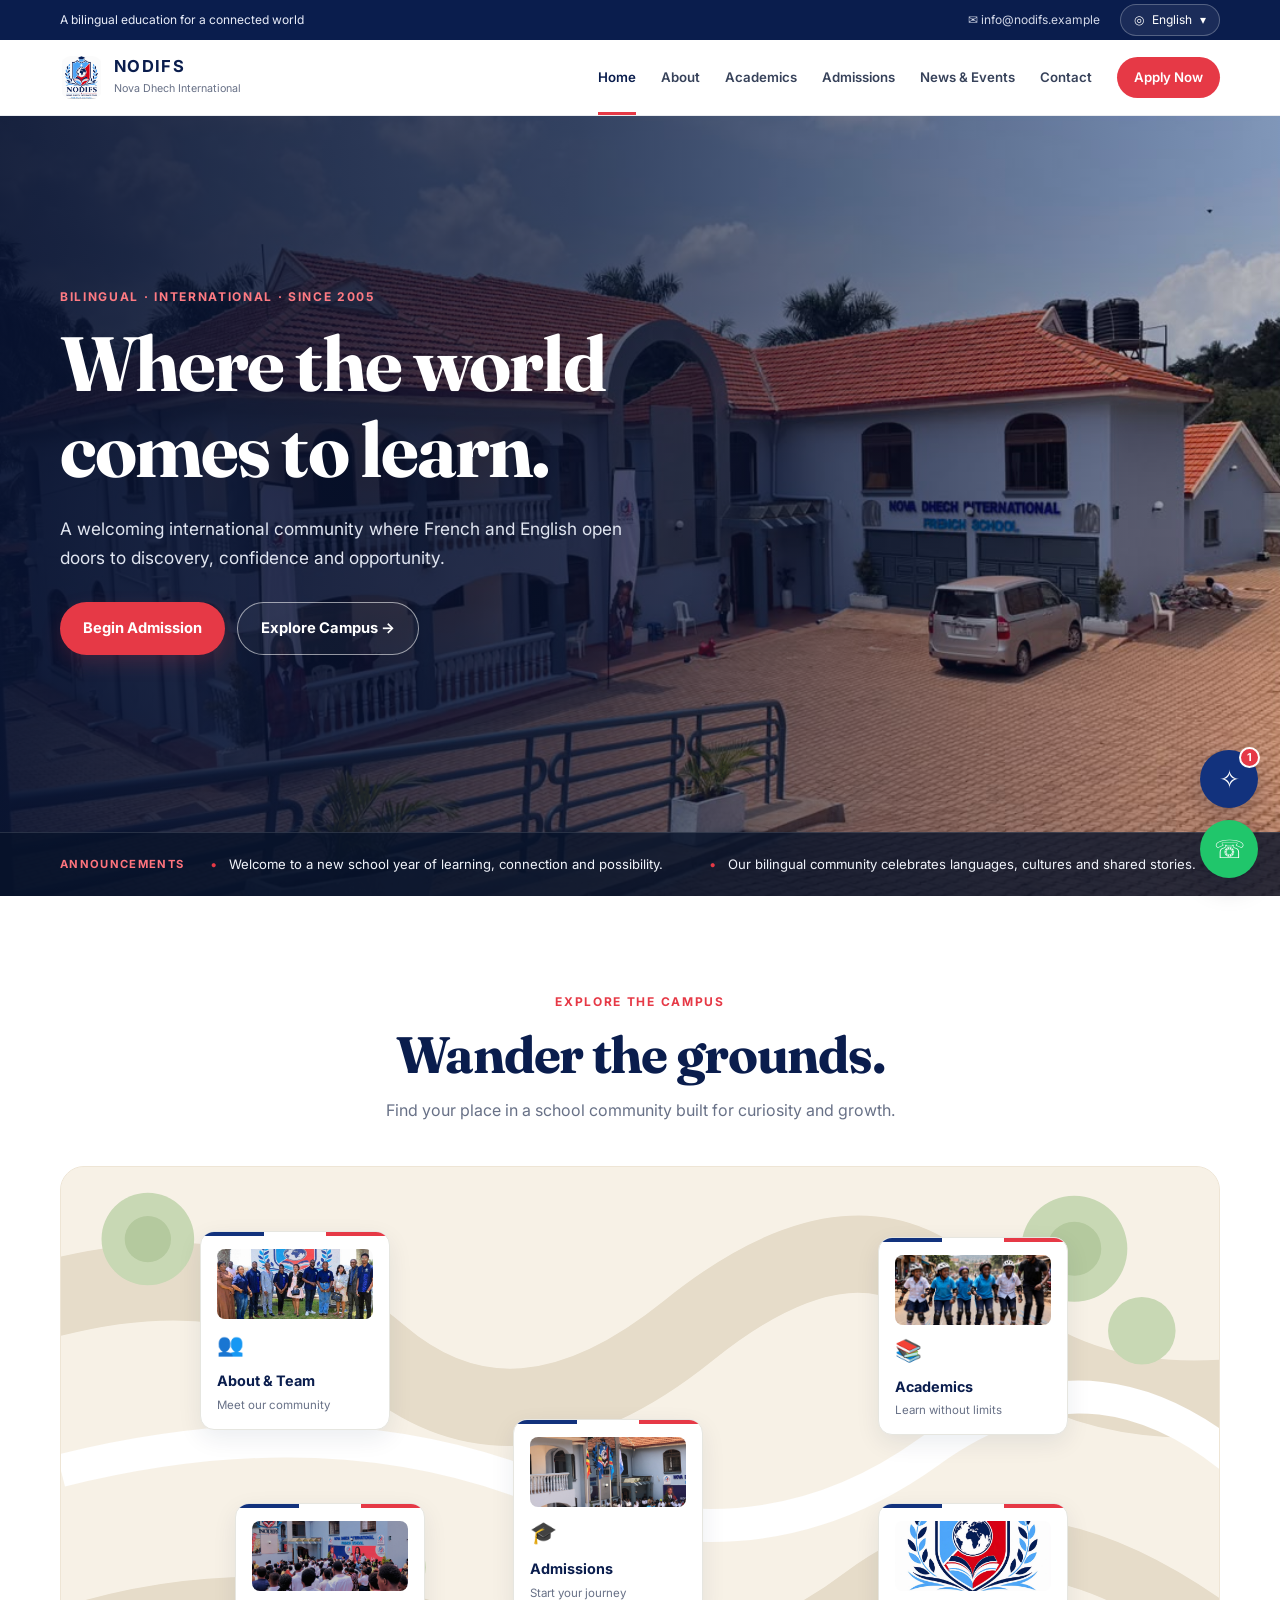
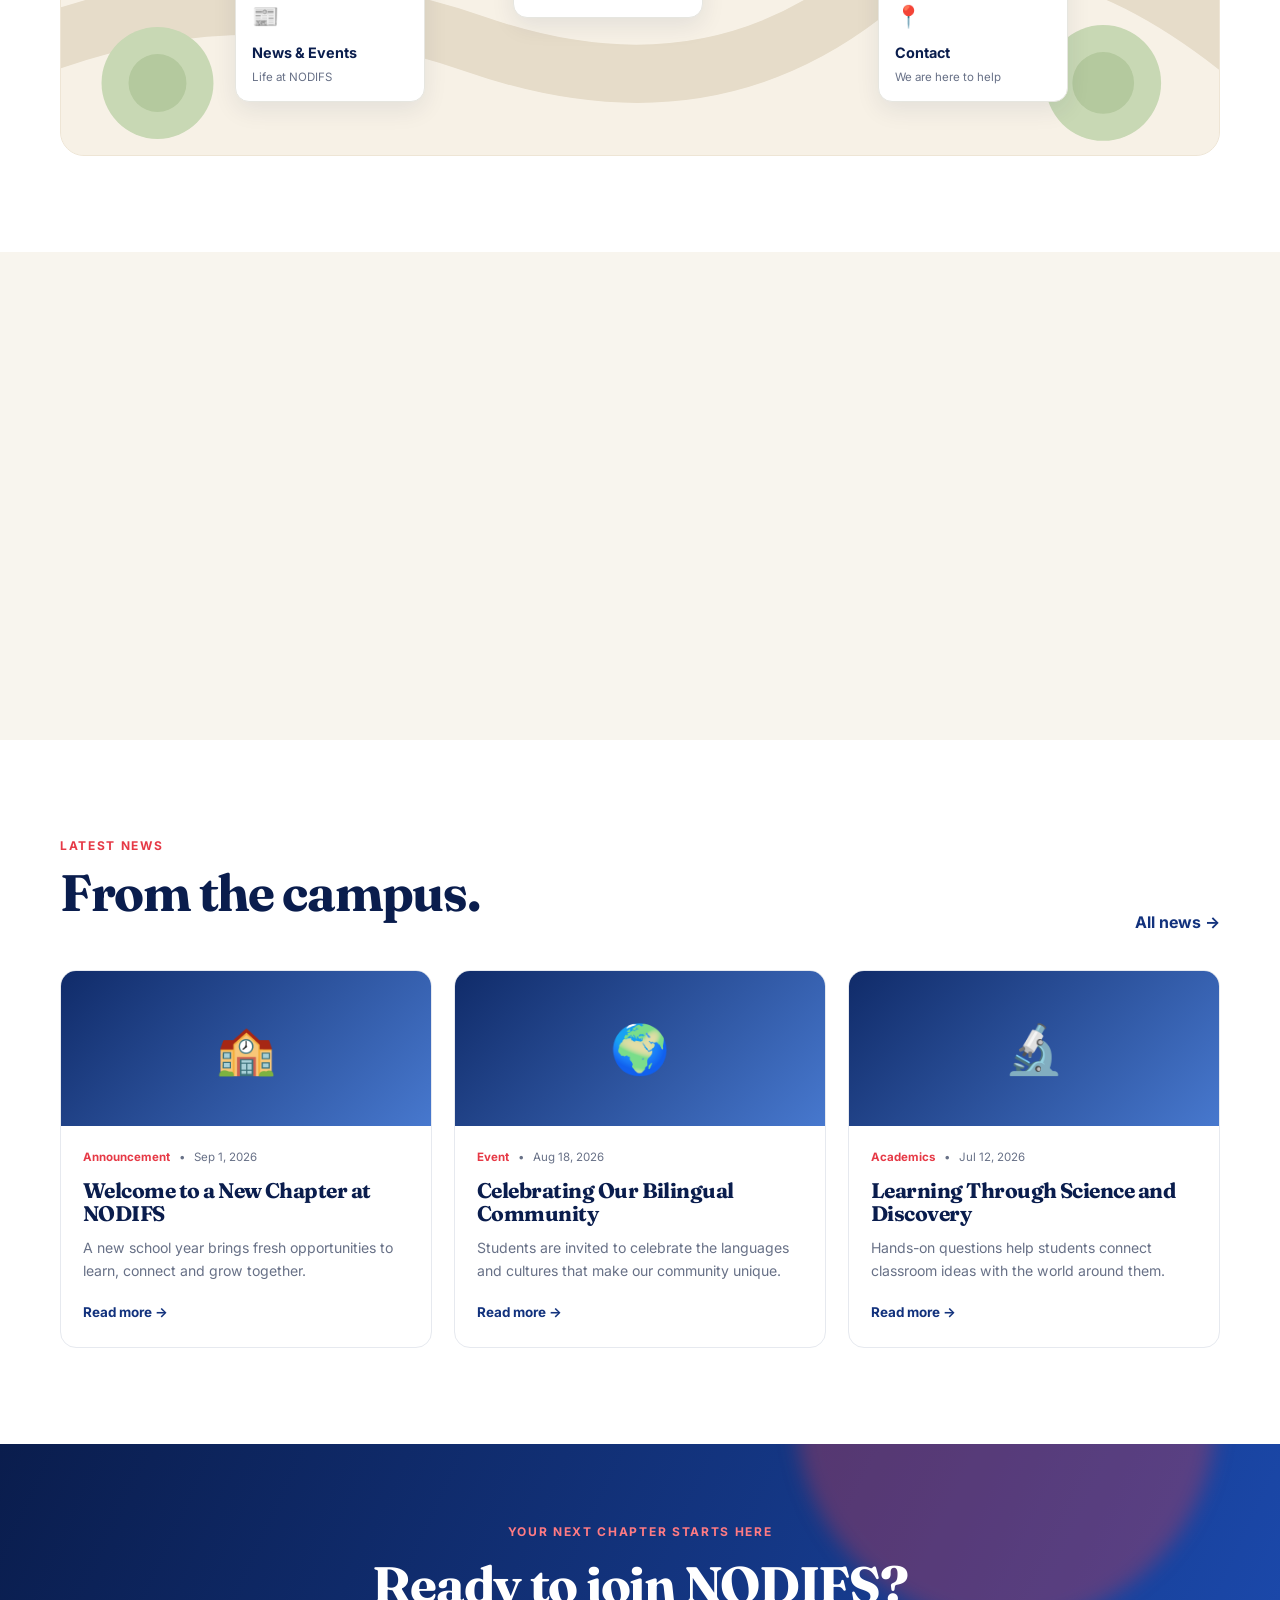
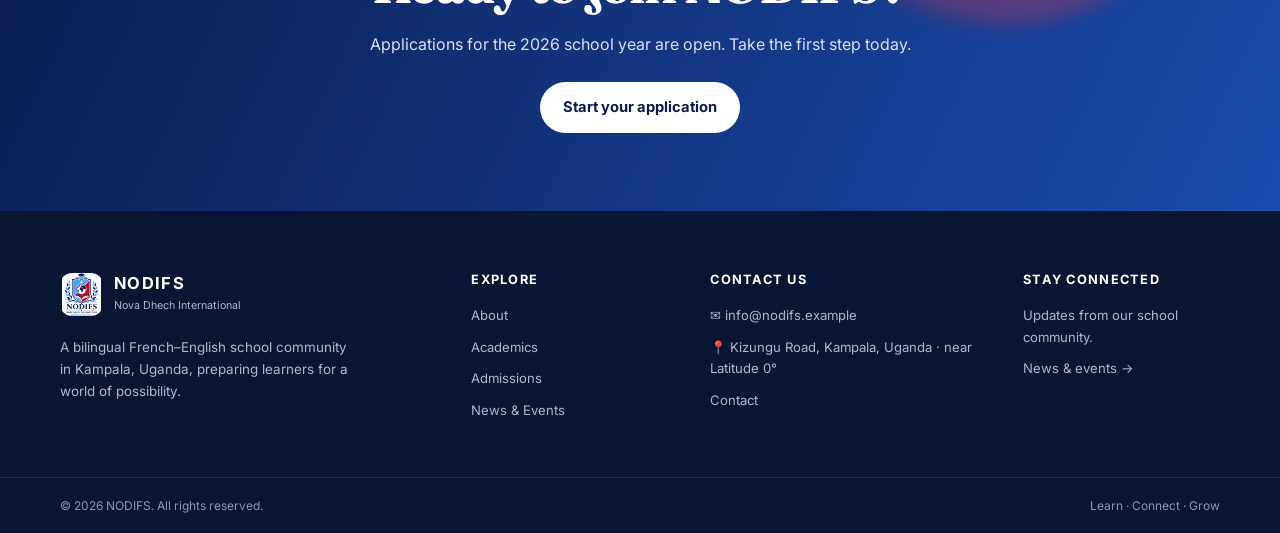
==== index.html @ 14373a57 "Initial NODIFS website" ====
<!doctype html>
<html lang="en">
<head>
<meta charset="utf-8"><meta name="viewport" content="width=device-width,initial-scale=1">
<meta name="description" content="Nova Dhech International French School — bilingual French-English learning in Kampala, Uganda.">
<title data-i18n="home.pageTitle">NODIFS — Where the world comes to learn</title>
<link rel="preconnect" href="https://fonts.googleapis.com"><link rel="preconnect" href="https://fonts.gstatic.com" crossorigin>
<link href="https://fonts.googleapis.com/css2?family=Fraunces:opsz,wght@9..144,500;9..144,600;9..144,700&family=Inter:wght@400;500;600;700&display=swap" rel="stylesheet">
<link rel="stylesheet" href="css/style.css"><link rel="stylesheet" href="css/pages.css"><link rel="stylesheet" href="css/chat.css">
<script defer src="js/i18n.js"></script><script defer src="js/main.js"></script><script defer src="js/news.js"></script><script defer src="js/whatsapp.js"></script><script defer src="js/chat.js"></script>
</head>
<body>
<div id="site-topbar"></div><div id="site-header"></div>
<main>
<section class="hero">
<img class="hero-art" src="images/School.JPG" alt="">
<div class="hero-content container"><p class="eyebrow" data-i18n="hero.eyebrow">Bilingual · International · Since 2005</p><h1 data-i18n="hero.title">Where the world comes to learn.</h1><p class="hero-copy" data-i18n="hero.copy">A welcoming international community where French and English open doors to discovery, confidence and opportunity.</p><div class="hero-actions"><a class="btn btn-red" href="admissions.html" data-i18n="hero.apply">Begin Admission</a><a class="btn btn-ghost" href="#campus" data-i18n="hero.explore">Explore Campus →</a></div></div>
<div class="ticker"><strong data-i18n="hero.announcements">Announcements</strong><div class="ticker-window"><div class="ticker-track" id="news-ticker"><span data-i18n="home.tickerLoading">Loading school announcements…</span></div></div></div>
</section>
<section class="section campus-section" id="campus"><div class="container"><div class="section-heading centered reveal"><p class="eyebrow" data-i18n="campus.eyebrow">Explore the Campus</p><h2 data-i18n="campus.title">Wander the grounds.</h2><p data-i18n="campus.copy">Find your place in a school community built for curiosity and growth.</p></div>
<div class="campus-map reveal"><svg class="map-art" viewBox="0 0 1200 620" preserveAspectRatio="xMidYMid slice" aria-hidden="true"><rect width="1200" height="620" fill="#f7f1e6"/><path d="M-40 150 Q190 80 330 200 T650 175 T940 150 T1250 240" stroke="#e6dcc9" stroke-width="80" fill="none"/><path d="M-20 500 Q200 420 430 500 T830 450 T1240 520" stroke="#e6dcc9" stroke-width="60" fill="none"/><path d="M0 320 Q280 250 500 340 T900 300 T1250 340" stroke="#fff" stroke-width="34" fill="none"/><g fill="#c8d8b4"><circle cx="90" cy="80" r="48"/><circle cx="190" cy="130" r="32"/><circle cx="1050" cy="90" r="55"/><circle cx="1120" cy="175" r="35"/><circle cx="100" cy="540" r="58"/><circle cx="1080" cy="540" r="60"/><circle cx="940" cy="420" r="35"/><circle cx="350" cy="420" r="28"/></g><g fill="#b4c99e"><circle cx="90" cy="80" r="24"/><circle cx="1050" cy="90" r="28"/><circle cx="100" cy="540" r="30"/><circle cx="1080" cy="540" r="32"/></g></svg>
<a class="building building-about" href="about.html">
  <img class="building-img" src="images/home-hero.jpg" alt="">
  <span>👥</span><b data-i18n="campus.about">About & Faculty</b><small data-i18n="campus.aboutSub">Meet our community</small></a>
<a class="building building-academics" href="academics.html">
  <img class="building-img" src="images/campus-academics.jpg" alt="">
  <span>📚</span><b data-i18n="campus.academics">Academics</b><small data-i18n="campus.academicsSub">Learn without limits</small></a>
<a class="building building-admissions" href="admissions.html">
  <img class="building-img" src="images/campus-admissions.jpg" alt="">
  <span>🎓</span><b data-i18n="campus.admissions">Admissions</b><small data-i18n="campus.admissionsSub">Start your journey</small></a>
<a class="building building-news" href="news.html">
  <img class="building-img" src="images/campus-news.jpg" alt="">
  <span>📰</span><b data-i18n="campus.news">News & Events</b><small data-i18n="campus.newsSub">Life at NODIFS</small></a>
<a class="building building-contact" href="contact.html">
  <img class="building-img" src="images/campus-contact.jpg" alt="">
  <span>📍</span><b data-i18n="campus.contact">Contact</b><small data-i18n="campus.contactSub">We are here to help</small></a>
</div></div></section>
<section class="section mission-section"><div class="container mission-grid"><div class="mission-copy reveal"><p class="eyebrow" data-i18n="mission.eyebrow">Our Mission</p><h2 data-i18n="mission.title">Education without borders.</h2><p data-i18n="mission.copy">At NODIFS, we nurture thoughtful, confident learners through a bilingual education that respects cultures, encourages questions and prepares students to contribute to a connected world.</p><a class="text-link" href="about.html" data-i18n="mission.link">Read our story →</a></div><div class="stats-grid"><div class="stat-card reveal"><strong>1,200+</strong><span data-i18n="stat.students">Students</span></div><div class="stat-card reveal"><strong>42</strong><span data-i18n="stat.nationalities">Nationalities</span></div><div class="stat-card reveal"><strong>98%</strong><span data-i18n="stat.pass">Bac pass rate</span></div><div class="stat-card reveal"><strong>20+</strong><span data-i18n="stat.years">Years of excellence</span></div></div></div></section>
<section class="section news-preview"><div class="container"><div class="section-title-row"><div><p class="eyebrow" data-i18n="news.eyebrow">Latest News</p><h2 data-i18n="news.title">From the campus.</h2></div><a class="text-link" href="news.html" data-i18n="news.all">All news →</a></div><div class="news-grid" id="home-news"><p class="quiet-note" data-i18n="home.newsLoading">Loading latest news…</p></div></div></section>
<section class="cta-band"><div class="container cta-inner"><p class="eyebrow" data-i18n="cta.eyebrow">Your next chapter starts here</p><h2 data-i18n="cta.title">Ready to join NODIFS?</h2><p data-i18n="cta.copy">Applications for the 2026 school year are open. Take the first step today.</p><a class="btn btn-white" href="admissions.html" data-i18n="cta.button">Start your application</a></div></section>
</main><div id="site-footer"></div>
</body></html>
---- css/style.css ----
/* NODIFS shared design system */
:root{--red:#e63946;--navy:#0a1d4d;--blue:#12327d;--bright:#1c4bb0;--cream:#f8f5ee;--ink:#17223b;--muted:#687187;--line:#e6e9ef;--white:#fff;--radius:16px;--shadow:0 14px 36px rgba(10,29,77,.09)}
*{box-sizing:border-box}html{scroll-behavior:smooth;scroll-padding-top:100px}body{margin:0;font-family:Inter,Arial,sans-serif;color:var(--ink);line-height:1.65;background:#fff}body.no-scroll{overflow:hidden}a{color:inherit;text-decoration:none}button,input,select,textarea{font:inherit}button,a{-webkit-tap-highlight-color:transparent}img,svg{max-width:100%}.container{width:min(1160px,calc(100% - 44px));margin-inline:auto}h1,h2,h3{font-family:Fraunces,Georgia,serif;line-height:1.12;letter-spacing:-.025em;margin:0 0 18px;color:var(--navy)}h1{font-size:clamp(2.8rem,6vw,5.5rem)}h2{font-size:clamp(2rem,4vw,3.25rem)}h3{font-size:1.35rem}p{margin:0 0 16px}.eyebrow{text-transform:uppercase;letter-spacing:.14em;font-size:.75rem;font-weight:700;color:var(--red);margin:0 0 14px}.btn{display:inline-flex;align-items:center;justify-content:center;gap:8px;border:0;border-radius:999px;padding:13px 23px;font-weight:700;font-size:.92rem;transition:transform .2s,background .2s,box-shadow .2s;cursor:pointer}.btn:hover{transform:translateY(-2px)}.btn-red{background:var(--red);color:#fff;box-shadow:0 8px 20px #e6394630}.btn-red:hover{background:#c92535}.btn-ghost{border:1px solid #ffffff8c;color:#fff;background:#ffffff0b}.btn-ghost:hover{background:#ffffff18}.btn-white{background:#fff;color:var(--navy)}.text-link{font-weight:700;color:var(--blue);display:inline-flex;gap:8px;align-items:center}.text-link:hover{color:var(--red)}.section{padding:96px 0}.centered{text-align:center;max-width:720px;margin:0 auto 42px}.centered>p:last-child{color:var(--muted)}.section-heading h2,.section-title-row h2{margin-bottom:14px}.section-title-row{display:flex;align-items:end;justify-content:space-between;gap:24px;margin-bottom:34px}.section-title-row .eyebrow{margin-bottom:9px}.quiet-note,.small-note{color:var(--muted);font-size:.86rem}.small-note{font-size:.78rem;margin-top:18px}.topbar{height:40px;background:var(--navy);color:#e9edf9;font-size:.75rem}.topbar-inner{height:100%;display:flex;align-items:center;justify-content:space-between;gap:20px}.topbar-right{display:flex;align-items:center;gap:20px}.topbar a{opacity:.9}.topbar a:hover{opacity:1;color:#fff}.language{position:relative}.language-toggle{border:1px solid #ffffff40;background:#ffffff12;color:#fff;display:flex;align-items:center;gap:8px;cursor:pointer;padding:5px 13px;border-radius:999px;font-size:.75rem;transition:background .2s,border-color .2s}.language-toggle:hover{background:#ffffff26;border-color:#ffffff80}.language-menu{position:absolute;right:0;top:calc(100% + 9px);z-index:30;width:270px;background:#fff;color:var(--ink);border:1px solid var(--line);border-radius:14px;padding:10px;box-shadow:var(--shadow);max-height:70vh;overflow:auto;display:none}.language-menu.open{display:block}.language-group{padding:8px 8px 4px;color:var(--muted);font-size:.66rem;text-transform:uppercase;letter-spacing:.12em;font-weight:700}.language-option{display:flex;justify-content:space-between;gap:10px;width:100%;border:0;background:#fff;text-align:left;padding:8px;border-radius:8px;cursor:pointer;color:var(--ink);font-size:.82rem}.language-option span:last-child{color:var(--muted)}.language-option:hover,.language-option.selected{background:#f3f5fb;color:var(--blue)}.site-header{height:76px;background:#fff;position:sticky;top:0;z-index:25;border-bottom:1px solid #e9ebf0e0}.header-inner{height:100%;display:flex;align-items:center;justify-content:space-between;gap:28px}.brand{display:flex;align-items:center;gap:11px;flex-shrink:0}.brand-mark{width:43px;height:43px;border-radius:12px;background:var(--navy);display:grid;place-items:center;color:#fff;font-family:Fraunces,serif;font-size:1.8rem;font-weight:700;position:relative;overflow:hidden}.brand-mark:after{content:"";height:5px;position:absolute;bottom:0;left:0;right:0;background:linear-gradient(90deg,#12327d 0 33.3%,#fff 33.3% 66.6%,var(--red) 66.6%)}.brand-text strong{display:block;font-size:1.03rem;letter-spacing:.08em;color:var(--navy);line-height:1.2}.brand-text small{display:block;font-size:.67rem;color:var(--muted);margin-top:3px}.main-nav{display:flex;align-items:center;gap:25px;height:100%}.main-nav a{height:100%;display:flex;align-items:center;position:relative;font-size:.83rem;font-weight:600;color:#37425a;white-space:nowrap}.main-nav a:not(.nav-apply):after{content:"";position:absolute;bottom:0;left:0;right:0;height:3px;background:var(--red);transform:scaleX(0);transition:transform .2s}.main-nav a.active:after,.main-nav a:hover:after{transform:scaleX(1)}.main-nav a.active{color:var(--navy)}.main-nav .nav-apply{height:auto;background:var(--red);color:#fff;padding:10px 17px;border-radius:999px}.main-nav .nav-apply:hover{background:#c92535}.nav-item{position:relative;height:100%;display:flex;align-items:center}
.nav-dropdown{position:absolute;top:100%;left:0;min-width:250px;background:#fff;border:1px solid var(--line);border-top:3px solid var(--red);border-radius:0 0 10px 10px;box-shadow:0 12px 32px #0000001a;padding:.4rem 0;opacity:0;visibility:hidden;transform:translateY(8px);transition:all .22s ease;z-index:30}
.nav-item.has-dropdown:hover .nav-dropdown,.nav-item.has-dropdown:focus-within .nav-dropdown{opacity:1;visibility:visible;transform:none}
.nav-dropdown a{display:block;padding:.55rem 1.15rem;font-size:.85rem;font-weight:500;color:#444c5c;height:auto;position:static;white-space:nowrap}
.nav-dropdown a:after{display:none}
.nav-dropdown a:hover{background:#f0f9ff;color:var(--red);padding-left:1.35rem}
@media(max-width:720px){.nav-item{flex-direction:column;align-items:stretch;height:auto}.nav-dropdown{position:static;opacity:1;visibility:visible;transform:none;box-shadow:none;border:0;border-left:3px solid var(--red);margin:4px 0 6px 10px;padding:0}.nav-dropdown a{padding:10px 12px}}.hamburger{display:none;border:1px solid var(--line);background:#fff;border-radius:10px;width:43px;height:43px;color:var(--navy);font-size:1.35rem;cursor:pointer}.hero{min-height:660px;height:min(780px,calc(100vh - 116px));position:relative;overflow:hidden;background:var(--navy);color:#fff;display:flex;align-items:center}.hero-art{position:absolute;inset:0;width:100%;height:100%;max-width:none}.hero:after{content:"";position:absolute;inset:0;background:linear-gradient(90deg,#081331ed 0%,#081331b8 45%,#08133130 100%)}.hero-content{position:relative;z-index:2;padding-top:40px;padding-bottom:110px}.hero .eyebrow{color:#ff7b83}.hero h1{color:#fff;max-width:760px;margin-bottom:22px}.hero-copy{font-size:1.08rem;max-width:600px;color:#e0e5f0;margin-bottom:30px}.hero-actions{display:flex;gap:12px;flex-wrap:wrap}.ticker{position:absolute;z-index:3;bottom:0;left:0;right:0;min-height:64px;display:flex;align-items:center;gap:26px;padding:12px max(22px,calc((100vw - 1160px)/2));background:#071329c9;border-top:1px solid #ffffff20}.ticker strong{color:#ff747d;text-transform:uppercase;letter-spacing:.12em;font-size:.7rem;white-space:nowrap}.ticker-window{overflow:hidden;flex:1}.ticker-track{display:flex;align-items:center;gap:46px;white-space:nowrap;width:max-content;animation:ticker-scroll 45s linear infinite}.ticker-track:hover{animation-play-state:paused}.ticker-track span{font-size:.82rem;color:#f1f4fb}.ticker-track span:before{content:"•";color:var(--red);padding-right:12px}@keyframes ticker-scroll{from{transform:translateX(0)}to{transform:translateX(-50%)}}.campus-section{background:#fff}.campus-map{height:590px;position:relative;overflow:hidden;border-radius:24px;background:#f7f1e6;border:1px solid #eee5d5}.map-art{position:absolute;inset:0;width:100%;height:100%}.building{position:absolute;z-index:2;width:190px;min-height:115px;background:#fff;border-radius:14px;padding:17px 16px 14px;box-shadow:0 8px 25px #10244d15;border:1px solid #e6e6e0;display:flex;flex-direction:column;transition:transform .22s,box-shadow .22s,border-color .22s;overflow:hidden}.building:before{content:"";position:absolute;top:0;left:0;right:0;height:4px;background:linear-gradient(90deg,#12327d 0 33.3%,#fff 33.3% 66.6%,var(--red) 66.6%)}.building:hover{transform:translateY(-7px);box-shadow:0 18px 35px #10244d22;border-color:#e6394660}.building>span{font-size:1.35rem;margin-bottom:6px}.building b{font-size:.9rem;color:var(--navy)}.building small{font-size:.72rem;color:var(--muted);margin-top:3px}.building-about{top:11%;left:12%}.building-academics{top:12%;right:13%}.building-admissions{top:43%;left:39%}.building-news{bottom:9%;left:15%}.building-contact{bottom:9%;right:13%}.mission-section{background:var(--cream)}.mission-grid{display:grid;grid-template-columns:1fr 1fr;align-items:center;gap:90px}.mission-copy p:not(.eyebrow){color:var(--muted);max-width:510px}.mission-copy h2{max-width:500px}.mission-copy .text-link{margin-top:8px}.stats-grid{display:grid;grid-template-columns:repeat(2,1fr);gap:15px}.stat-card{background:#fff;border:1px solid #ede9e0;border-radius:16px;padding:28px 24px;min-height:135px;display:flex;flex-direction:column;justify-content:center;box-shadow:0 6px 20px #0a1d4d06}.stat-card strong{font-family:Fraunces,serif;color:var(--blue);font-size:2.35rem;line-height:1.1}.stat-card span{font-size:.82rem;color:var(--muted);margin-top:9px}.news-preview{background:#fff}.news-grid{display:grid;grid-template-columns:repeat(3,1fr);gap:22px}.news-card{border:1px solid var(--line);border-radius:16px;overflow:hidden;background:#fff;transition:transform .22s,box-shadow .22s}.news-card:hover{transform:translateY(-5px);box-shadow:var(--shadow)}.news-thumb{height:155px;background:linear-gradient(135deg,#102b69,#4778ce);display:grid;place-items:center;font-size:3rem;color:#fff}.news-card-body{padding:22px}.news-meta{font-size:.72rem;color:var(--muted);display:flex;gap:9px;align-items:center;margin-bottom:12px}.news-meta .category{color:var(--red);font-weight:700}.news-card h3{font-size:1.32rem;margin-bottom:10px}.news-card p{font-size:.88rem;color:var(--muted)}.news-card .text-link{font-size:.84rem}.cta-band{background:linear-gradient(115deg,#0a1d4d,#1c4bb0);position:relative;overflow:hidden;color:#fff;padding:78px 0;text-align:center}.cta-band:before{content:"";position:absolute;width:420px;height:420px;border-radius:50%;background:#e6394650;filter:blur(10px);top:-240px;right:5%}.cta-inner{position:relative}.cta-inner .eyebrow{color:#ff7b83}.cta-inner h2{color:#fff}.cta-inner>p:not(.eyebrow){color:#dbe3f5;margin-bottom:25px}.site-footer{background:#081633;color:#dce3f3;padding:62px 0 0}.footer-grid{display:grid;grid-template-columns:1.5fr .8fr 1.1fr .8fr;gap:42px;padding-bottom:45px}.footer-brand .brand-text strong{color:#fff}.footer-brand .brand-text small{color:#aab7d4}.footer-brand p{font-size:.84rem;color:#aeb9d0;max-width:290px;margin-top:20px}.footer-col h3{font-family:Inter,sans-serif;font-size:.8rem;text-transform:uppercase;letter-spacing:.1em;color:#fff;margin:0 0 18px}.footer-col a,.footer-col p{display:block;font-size:.82rem;color:#aeb9d0;margin:0 0 10px}.footer-col a:hover{color:#fff}.footer-bottom{border-top:1px solid #ffffff19;padding:18px 0;font-size:.75rem;color:#8998b8}.footer-bottom .container{display:flex;justify-content:space-between;gap:15px}.reveal{opacity:0;transform:translateY(18px);transition:opacity .65s ease,transform .65s ease}.reveal.visible{opacity:1;transform:none}
@media(max-width:900px){.main-nav{gap:14px}.main-nav a{font-size:.76rem}.main-nav .nav-apply{padding:9px 12px}.mission-grid{gap:40px}.footer-grid{grid-template-columns:repeat(2,1fr)}.campus-map{height:540px}.building{width:175px}.hero{min-height:620px}}
@media(max-width:720px){.container{width:min(100% - 32px,560px)}.topbar-inner{width:calc(100% - 30px)}.topbar-left{font-size:.67rem}.topbar-right{gap:10px}.topbar-email{display:none}.site-header{height:70px}.brand-mark{width:40px;height:40px}.brand-text small{font-size:.62rem}.hamburger{display:block}.main-nav{display:none;position:absolute;top:70px;left:0;right:0;height:auto;background:#fff;padding:10px 20px 20px;box-shadow:0 16px 25px #0a1d4d15;flex-direction:column;align-items:stretch;gap:0;border-top:1px solid var(--line)}.main-nav.open{display:flex}.main-nav a{height:auto;padding:13px 8px;font-size:.9rem}.main-nav a:not(.nav-apply):after{bottom:4px;right:auto;width:38px}.main-nav .nav-apply{justify-content:center;margin-top:8px}.hero{height:auto;min-height:680px;align-items:flex-start}.hero-content{padding-top:100px;padding-bottom:130px}.hero:after{background:linear-gradient(90deg,#081331e8,#081331a8)}.hero h1{font-size:clamp(2.8rem,13vw,4.4rem)}.hero-copy{font-size:.98rem}.ticker{gap:13px;align-items:flex-start;flex-direction:column;padding:13px 16px}.ticker strong{font-size:.65rem}.ticker-track{gap:25px}.ticker-track span{font-size:.76rem}.section{padding:70px 0}.campus-map{height:auto;min-height:0;padding:18px;display:grid;grid-template-columns:1fr;gap:12px}.map-art{opacity:.4}.building,.building-about,.building-academics,.building-admissions,.building-news,.building-contact{position:relative;inset:auto;width:100%;min-height:100px}.building>span{font-size:1.2rem}.mission-grid{grid-template-columns:1fr;gap:36px}.stat-card{padding:22px 17px;min-height:120px}.stat-card strong{font-size:2rem}.news-grid{grid-template-columns:1fr}.news-thumb{height:135px}.section-title-row{align-items:flex-start}.section-title-row h2{font-size:2.25rem}.footer-grid{grid-template-columns:1fr 1fr;gap:30px 22px}.footer-brand{grid-column:1/-1}.footer-bottom .container{flex-direction:column}.language-menu{right:-5px}.cta-band{padding:65px 0}.cta-inner h2{font-size:2.35rem}}
@media(prefers-reduced-motion:reduce){*,*:before,*:after{scroll-behavior:auto!important;animation-duration:.01ms!important;transition-duration:.01ms!important}.reveal{opacity:1;transform:none}}
.brand-logo{width:43px;height:43px;object-fit:contain;border-radius:12px}
.hero-art{object-fit:cover}
.building-img{width:100%;height:70px;object-fit:cover;border-radius:8px;margin-bottom:8px}
---- css/pages.css ----
.page-hero[style*="background-image"]:before{content:"";position:absolute;inset:0;background:linear-gradient(90deg,rgba(8,19,49,.85),rgba(8,19,49,.35))}
.page-hero[style*="background-image"] .container{position:relative;z-index:2}
.page-hero[style*="background-image"] h1,.page-hero[style*="background-image"] p:not(.eyebrow){color:#fff}
/* Sub-page layouts and article interactions */
.page-hero{background:var(--cream);padding:76px 0 78px;position:relative;overflow:hidden}.page-hero:after{content:"";position:absolute;right:-80px;bottom:-170px;width:360px;height:360px;border-radius:50%;background:#e6394610}.page-hero .container{position:relative;z-index:1}.page-hero h1{font-size:clamp(2.8rem,6vw,4.5rem);margin-bottom:18px}.page-hero p:not(.eyebrow){max-width:650px;color:var(--muted);font-size:1.04rem}.split-content{display:grid;grid-template-columns:1fr 1fr;gap:80px;align-items:start}.split-content>div:nth-child(2){color:var(--muted)}.split-content>div:nth-child(2) p:last-child{margin-bottom:0}.soft-section{background:var(--cream)}.values-grid{display:grid;grid-template-columns:repeat(4,1fr);gap:18px}.value-card,.program-card{background:#fff;border:1px solid var(--line);border-radius:16px;padding:25px;box-shadow:0 5px 18px #0a1d4d05}.value-card>span,.program-card>span{font-size:1.8rem;display:block;margin-bottom:18px}.value-card h3,.program-card h3{margin-bottom:10px}.value-card p,.program-card p{color:var(--muted);font-size:.87rem;margin-bottom:0}.faculty-grid{display:grid;grid-template-columns:repeat(3,1fr);gap:18px}.faculty-card{border:1px solid var(--line);border-radius:15px;padding:22px;display:flex;align-items:center;gap:15px}.avatar{width:54px;height:54px;flex-shrink:0;border-radius:50%;display:grid;place-items:center;background:#eaf0ff;color:var(--blue);font-weight:700}.faculty-card h3{font-family:Inter,sans-serif;font-size:.94rem;letter-spacing:0;margin:0 0 5px}.faculty-card p{font-size:.8rem;color:var(--muted);margin:0}.program-grid{display:grid;grid-template-columns:repeat(4,1fr);gap:18px}.program-level{color:var(--red)!important;font-size:.7rem!important;text-transform:uppercase;letter-spacing:.1em;font-weight:700;margin-bottom:7px!important}.checklist p{padding:13px 0;border-bottom:1px solid #e3e6ed;color:#34405a;margin:0}.checklist p:last-child{border-bottom:0}.language-offer{text-align:center;max-width:800px}.language-offer>p:not(.eyebrow){color:var(--muted)}.language-chips{display:flex;flex-wrap:wrap;justify-content:center;gap:10px;margin-top:25px}.language-chips span{background:#eef2fc;color:var(--blue);border-radius:999px;padding:9px 15px;font-size:.82rem;font-weight:600}.steps-grid{display:grid;grid-template-columns:repeat(4,1fr);gap:20px}.steps-grid article{padding:24px;border:1px solid var(--line);border-radius:16px}.steps-grid article>span{display:grid;place-items:center;width:42px;height:42px;border-radius:12px;background:#fff0f1;color:var(--red);font-weight:700;margin-bottom:22px}.steps-grid h3{font-size:1.25rem}.steps-grid p{font-size:.87rem;color:var(--muted);margin:0}.requirements{padding-left:20px;color:var(--muted)}.requirements li{padding:7px 0}.form-card{background:#fff;border:1px solid var(--line);border-radius:18px;padding:30px;box-shadow:var(--shadow)}.form-card h2{font-size:1.8rem;margin-bottom:12px}.form-card>p{color:var(--muted);font-size:.88rem}.form-card label{display:block;font-size:.8rem;font-weight:700;color:#34405a;margin:16px 0 7px}.form-card input,.form-card select,.form-card textarea{width:100%;border:1px solid #dce1eb;background:#fff;border-radius:10px;padding:12px 13px;outline:none;color:var(--ink)}.form-card input:focus,.form-card select:focus,.form-card textarea:focus{border-color:var(--bright);box-shadow:0 0 0 3px #1c4bb015}.form-card textarea{resize:vertical}.form-card button{margin-top:20px}.form-status{color:#176b42!important;font-weight:700;margin-top:12px!important}.contact-grid{display:grid;grid-template-columns:1fr 1fr;gap:70px;align-items:start}.contact-grid h2{font-size:2.3rem}.contact-detail{display:flex;gap:15px;margin:25px 0}.contact-detail>span{width:43px;height:43px;display:grid;place-items:center;background:#f0f3fb;border-radius:12px;flex-shrink:0}.contact-detail b{font-size:.9rem}.contact-detail p{font-size:.86rem;color:var(--muted);margin:4px 0 0}.contact-detail a{color:var(--blue)}.map-placeholder{height:180px;background:#eef0f3;border-radius:15px;display:flex;align-items:center;justify-content:center;flex-direction:column;color:#5f6878;margin-top:30px}.map-placeholder span{font-size:1.6rem}.map-placeholder b{margin-top:6px}.map-placeholder p{font-size:.8rem;margin:5px 0 0}.filter-row{display:flex;gap:9px;flex-wrap:wrap;margin-bottom:30px}.filter-chip{border:1px solid var(--line);border-radius:999px;background:#fff;padding:9px 17px;color:#46516a;font-size:.82rem;font-weight:700;cursor:pointer;transition:.2s}.filter-chip:hover{border-color:var(--blue);color:var(--blue)}.filter-chip.active{background:var(--blue);color:#fff;border-color:var(--blue)}.news-list{display:grid;gap:14px}.news-row{display:grid;grid-template-columns:145px 1fr;gap:25px;padding:18px;border:1px solid var(--line);border-radius:16px;cursor:pointer;transition:transform .2s,box-shadow .2s,border-color .2s;background:#fff}.news-row:hover{transform:translateY(-2px);box-shadow:var(--shadow);border-color:#cbd5ed}.news-row-thumb{min-height:140px;border-radius:12px;background:linear-gradient(135deg,#102b69,#4778ce);display:grid;place-items:center;font-size:2.6rem}.news-row-content{align-self:center}.news-row h2{font-size:1.5rem;margin:7px 0 9px}.news-row p{color:var(--muted);font-size:.88rem;margin:0 0 12px}.news-row .text-link{font-size:.82rem}.article-backdrop{position:fixed;inset:0;background:#07132980;z-index:50;opacity:0;visibility:hidden;transition:opacity .25s,visibility .25s}.article-backdrop.open{opacity:1;visibility:visible}.article-panel{position:fixed;z-index:51;top:0;right:0;bottom:0;width:min(560px,100%);background:#fff;overflow-y:auto;padding:36px;transform:translateX(102%);transition:transform .3s ease;box-shadow:-18px 0 45px #07132920}.article-panel.open{transform:translateX(0)}.article-close{position:sticky;top:0;float:right;width:42px;height:42px;border:1px solid var(--line);border-radius:50%;background:#fff;color:var(--navy);font-size:1.7rem;line-height:1;cursor:pointer;z-index:2}.article-emoji{height:210px;display:grid;place-items:center;background:linear-gradient(135deg,#102b69,#4778ce);border-radius:16px;font-size:5rem;margin:48px 0 24px}.article-content h1{font-size:2.35rem;margin:10px 0 20px}.article-content p{color:#58647b;white-space:pre-line}.article-content .article-body{font-size:.98rem;line-height:1.85}.empty-news{padding:35px;background:var(--cream);border-radius:14px;color:var(--muted)}
@media(max-width:900px){.split-content{gap:38px}.values-grid,.program-grid{grid-template-columns:repeat(2,1fr)}.steps-grid{grid-template-columns:repeat(2,1fr)}.contact-grid{gap:35px}.faculty-grid{grid-template-columns:repeat(2,1fr)}}
@media(max-width:720px){.page-hero{padding:60px 0}.split-content,.contact-grid{grid-template-columns:1fr;gap:35px}.values-grid,.program-grid,.steps-grid,.faculty-grid{grid-template-columns:1fr}.value-card,.program-card{padding:22px}.news-row{grid-template-columns:88px 1fr;gap:15px;padding:12px}.news-row-thumb{min-height:100px;font-size:2rem}.news-row h2{font-size:1.15rem}.news-row p{font-size:.8rem}.news-row .news-meta{flex-wrap:wrap}.article-panel{padding:20px}.article-emoji{height:170px;margin-top:48px}.article-content h1{font-size:1.9rem}.form-card{padding:23px}.contact-grid h2{font-size:2rem}}
---- css/chat.css ----
/* Floating school assistant */
.fab-stack{position:fixed;right:22px;bottom:22px;z-index:60;display:flex;flex-direction:column;align-items:center;gap:12px}.fab{position:relative;width:58px;height:58px;border:0;border-radius:50%;display:grid;place-items:center;cursor:pointer;box-shadow:0 9px 26px #07132935;transition:transform .2s;font-size:1.55rem}.fab:hover{transform:translateY(-3px)}.fab-chat{background:var(--blue);color:#fff}.fab-whatsapp{background:#20c66b;color:#fff;text-decoration:none}.fab-badge{position:absolute;right:-2px;top:-3px;width:21px;height:21px;border-radius:50%;background:var(--red);color:#fff;border:2px solid #fff;font-size:.68rem;display:grid;place-items:center;font-weight:700}.chat-panel{position:fixed;right:22px;bottom:96px;width:400px;height:min(590px,calc(100vh - 125px));z-index:61;background:#fff;border-radius:20px;box-shadow:0 20px 70px #07132935;border:1px solid #e4e8f0;display:flex;flex-direction:column;overflow:hidden;transform:translateY(12px) scale(.98);opacity:0;visibility:hidden;transition:transform .22s,opacity .22s,visibility .22s}.chat-panel.open{transform:none;opacity:1;visibility:visible}.chat-head{background:var(--navy);color:#fff;padding:17px;display:flex;align-items:center;gap:11px}.chat-avatar{width:42px;height:42px;border-radius:50%;background:#1c4bb0;display:grid;place-items:center;font-size:1.2rem}.chat-head-copy{flex:1}.chat-head-copy strong{display:block;font-size:.92rem}.chat-head-copy small{display:block;color:#b9c8e7;font-size:.7rem;margin-top:3px}.chat-head button{border:0;background:transparent;color:#fff;font-size:1.1rem;cursor:pointer;padding:6px}.chat-messages{flex:1;overflow:auto;background:#f8f5ee;padding:17px;display:flex;flex-direction:column;gap:12px}.chat-message{max-width:88%;border-radius:14px;padding:11px 13px;font-size:.83rem;line-height:1.55;white-space:pre-wrap;overflow-wrap:anywhere}.chat-message.bot{align-self:flex-start;background:#fff;color:#25314b;border:1px solid #ece8df;border-bottom-left-radius:4px}.chat-message.user{align-self:flex-end;background:var(--blue);color:#fff;border-bottom-right-radius:4px}.typing{display:flex;gap:4px;padding:12px 14px;background:#fff;border-radius:14px;width:max-content}.typing i{width:6px;height:6px;border-radius:50%;background:#8c96ab;animation:typing .8s infinite alternate}.typing i:nth-child(2){animation-delay:.2s}.typing i:nth-child(3){animation-delay:.4s}@keyframes typing{to{opacity:.25;transform:translateY(-3px)}}.quick-replies{display:flex;flex-wrap:wrap;gap:7px;padding:0 15px 12px;background:#f8f5ee}.quick-replies button{border:1px solid #cdd7ef;background:#fff;color:var(--blue);border-radius:999px;padding:7px 10px;font-size:.72rem;cursor:pointer}.chat-input-area{border-top:1px solid var(--line);padding:12px;position:relative;background:#fff}.chat-input-row{display:flex;align-items:flex-end;gap:8px}.chat-input-row button{border:0;cursor:pointer}.mic-btn,.voice-btn{width:34px;height:38px;border-radius:10px;background:#eef2fc;color:var(--blue);font-size:1rem;flex-shrink:0}.mic-btn[hidden]{display:none}.send-btn{width:38px;height:38px;border-radius:12px;background:var(--red);color:#fff;font-size:1.05rem;flex-shrink:0}.chat-input-row textarea{resize:none;max-height:110px;min-height:38px;flex:1;border:1px solid #dfe4ee;border-radius:12px;padding:9px 10px;font-size:.82rem;outline:none}.chat-input-row textarea:focus{border-color:var(--blue)}.listening-pill{display:none;font-size:.7rem;color:#c92535;background:#fff0f1;padding:4px 9px;border-radius:999px;margin-bottom:8px;width:max-content}.listening-pill.active{display:block}.chat-disclaimer{font-size:.65rem;color:#8a93a6;margin:8px 4px 0}.chat-error{font-size:.72rem;color:#9a3540;padding:0 15px 8px;background:#f8f5ee}
@media(max-width:720px){.fab-stack{right:15px;bottom:15px;gap:9px}.fab{width:52px;height:52px}.chat-panel{left:0;right:0;bottom:0;width:100%;height:min(86vh,700px);border-radius:20px 20px 0 0}.chat-panel.open{transform:none}.chat-panel{transform:translateY(100%)}.chat-head{padding:14px}.chat-messages{padding:14px}.quick-replies{padding-inline:12px}}
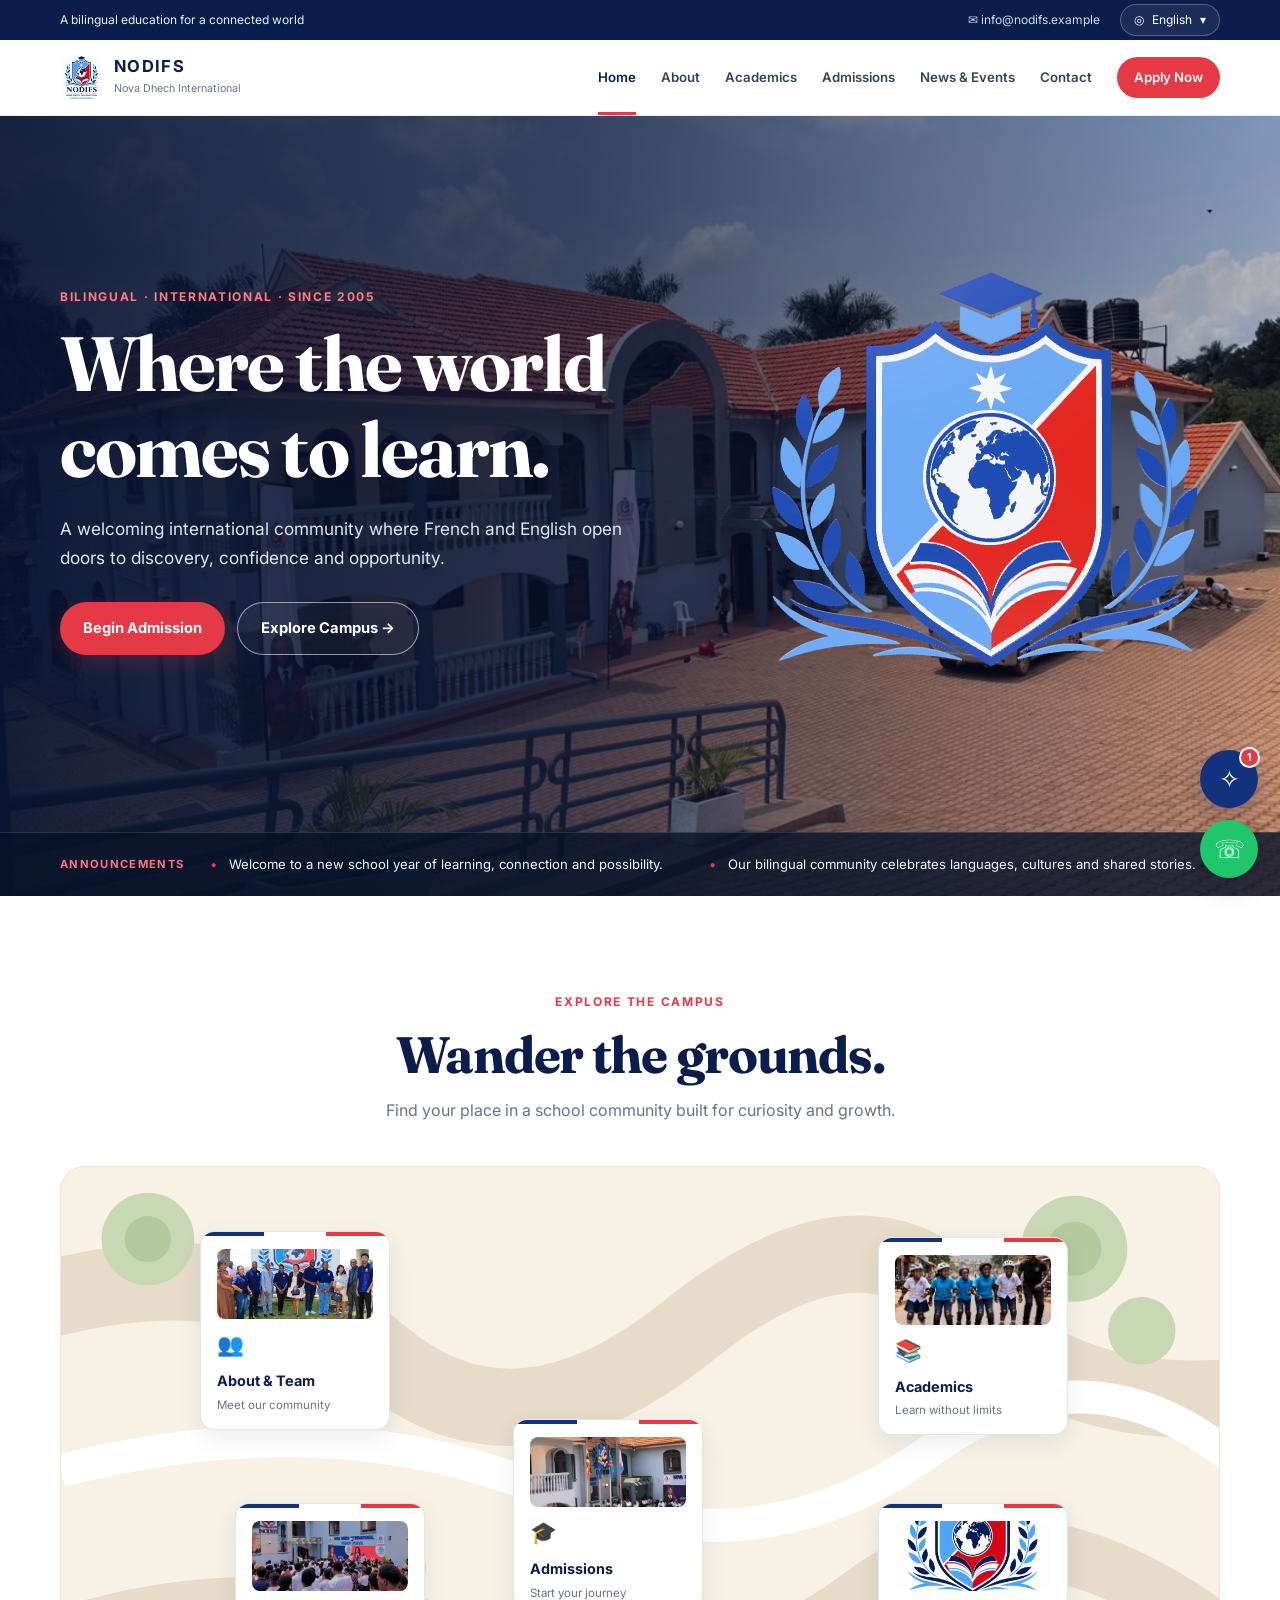
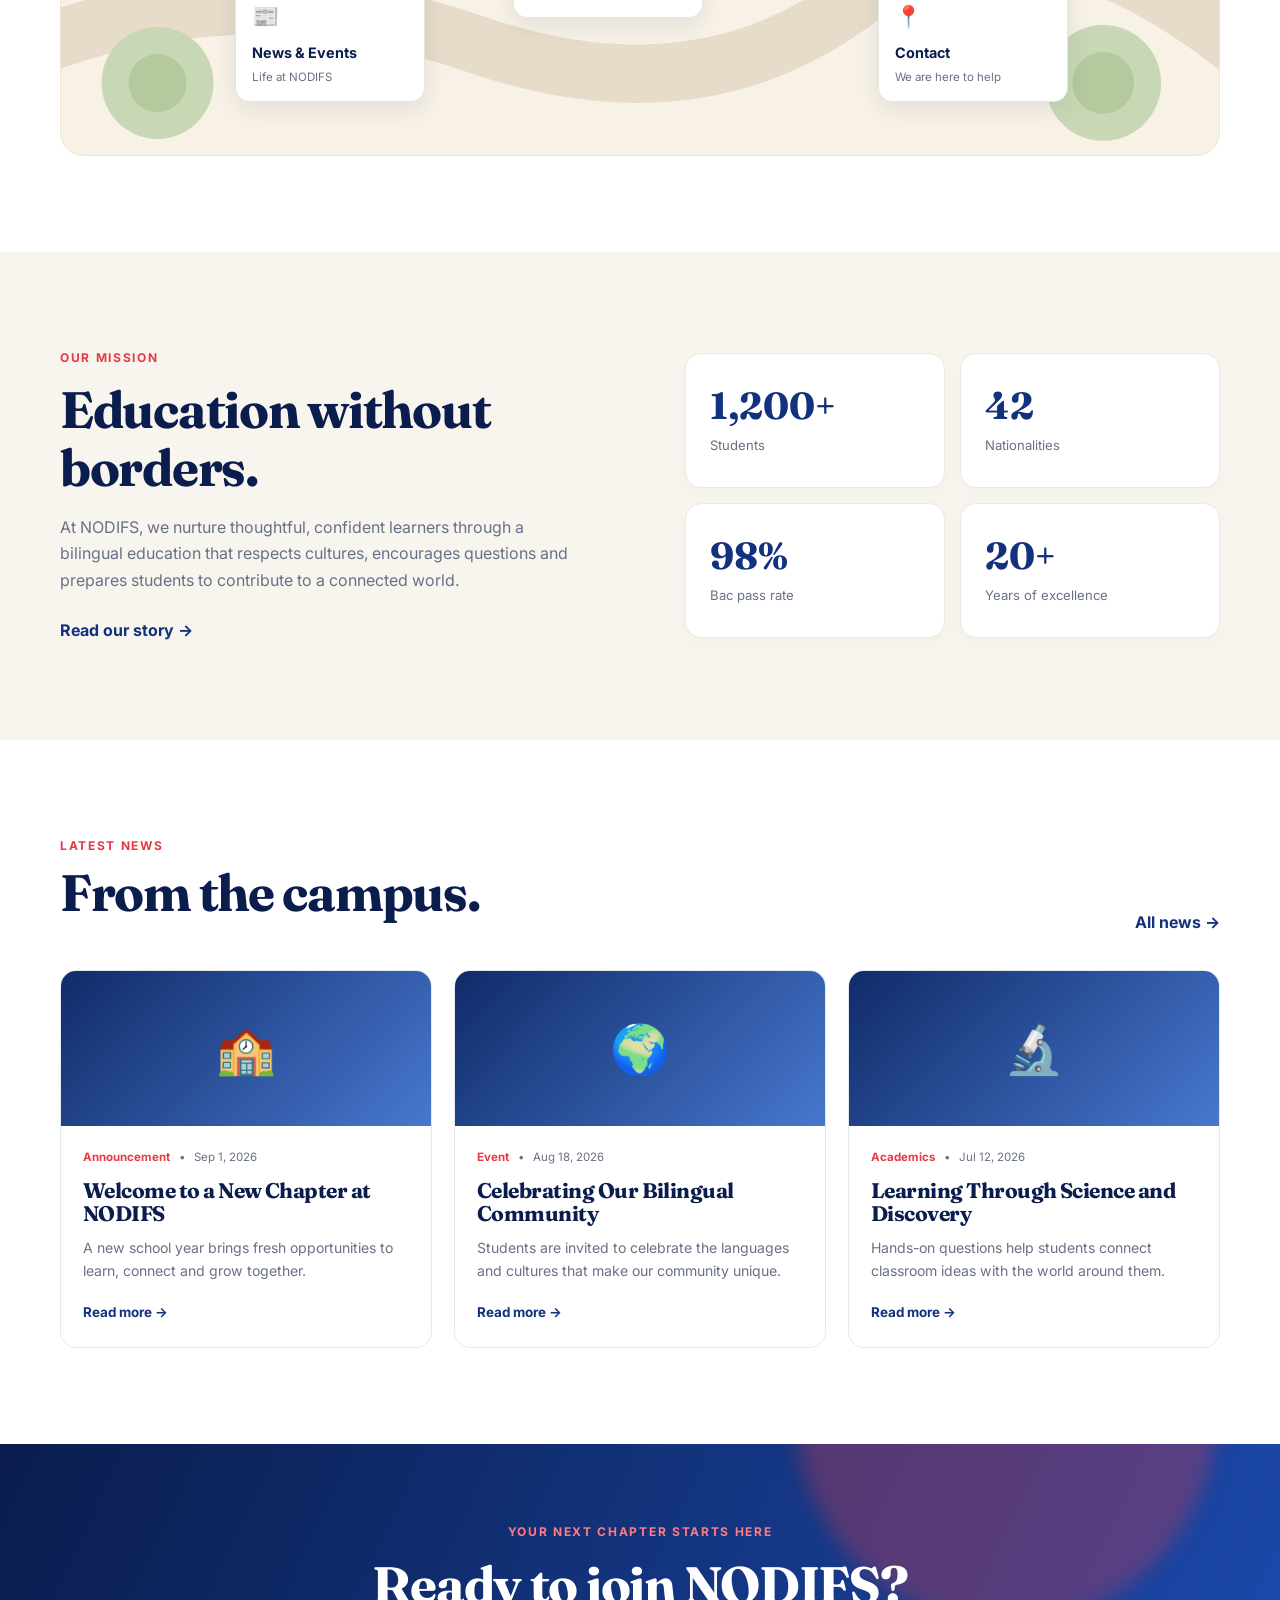
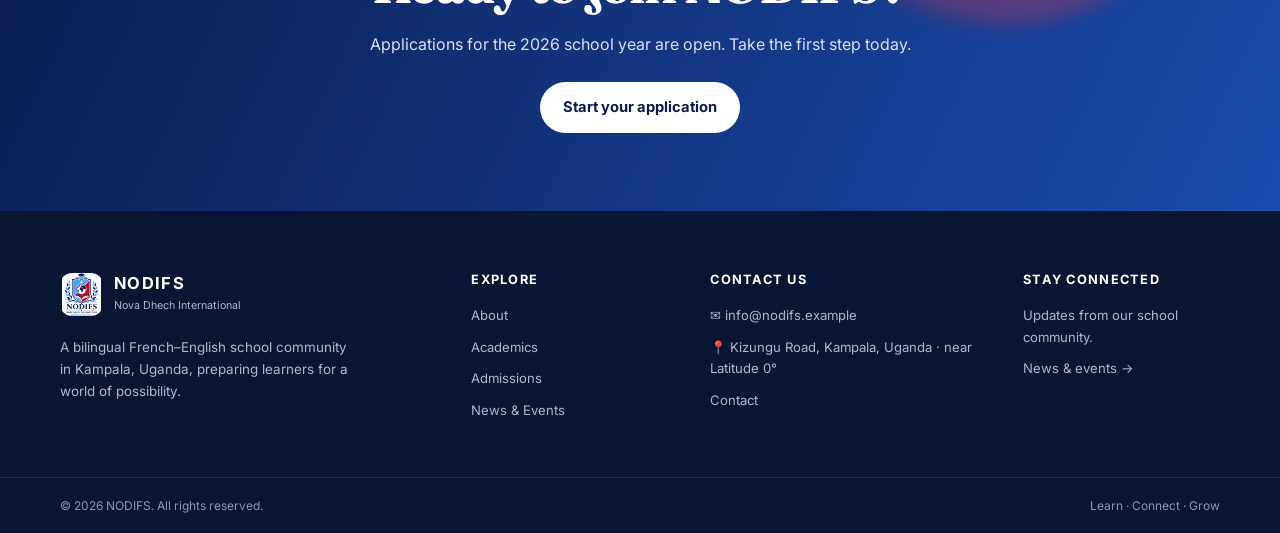
==== commit 7a1fa82e: "Place the 3D crest in the home hero Right half of the school photo on desktop, above the headline on" ====
--- a/index.html
+++ b/index.html
@@ -6,14 +6,15 @@
 <title data-i18n="home.pageTitle">NODIFS — Where the world comes to learn</title>
 <link rel="preconnect" href="https://fonts.googleapis.com"><link rel="preconnect" href="https://fonts.gstatic.com" crossorigin>
 <link href="https://fonts.googleapis.com/css2?family=Fraunces:opsz,wght@9..144,500;9..144,600;9..144,700&family=Inter:wght@400;500;600;700&display=swap" rel="stylesheet">
-<link rel="stylesheet" href="css/style.css"><link rel="stylesheet" href="css/pages.css"><link rel="stylesheet" href="css/chat.css">
-<script defer src="js/i18n.js"></script><script defer src="js/main.js"></script><script defer src="js/news.js"></script><script defer src="js/whatsapp.js"></script><script defer src="js/chat.js"></script>
+<link rel="stylesheet" href="css/style.css"><link rel="stylesheet" href="css/pages.css"><link rel="stylesheet" href="css/chat.css"><link rel="stylesheet" href="css/logo3d.css">
+<script defer src="js/i18n.js"></script><script defer src="js/main.js"></script><script defer src="js/news.js"></script><script defer src="js/whatsapp.js"></script><script defer src="js/chat.js"></script><script type="module" src="js/logo3d.js"></script>
 </head>
 <body>
 <div id="site-topbar"></div><div id="site-header"></div>
 <main>
 <section class="hero">
 <img class="hero-art" src="images/School.JPG" alt="">
+<div class="hero-crest" data-logo3d data-theme="dark" data-label="NODIFS crest"></div>
 <div class="hero-content container"><p class="eyebrow" data-i18n="hero.eyebrow">Bilingual · International · Since 2005</p><h1 data-i18n="hero.title">Where the world comes to learn.</h1><p class="hero-copy" data-i18n="hero.copy">A welcoming international community where French and English open doors to discovery, confidence and opportunity.</p><div class="hero-actions"><a class="btn btn-red" href="admissions.html" data-i18n="hero.apply">Begin Admission</a><a class="btn btn-ghost" href="#campus" data-i18n="hero.explore">Explore Campus →</a></div></div>
 <div class="ticker"><strong data-i18n="hero.announcements">Announcements</strong><div class="ticker-window"><div class="ticker-track" id="news-ticker"><span data-i18n="home.tickerLoading">Loading school announcements…</span></div></div></div>
 </section>
--- a/css/style.css
+++ b/css/style.css
@@ -12,4 +12,13 @@
 @media(prefers-reduced-motion:reduce){*,*:before,*:after{scroll-behavior:auto!important;animation-duration:.01ms!important;transition-duration:.01ms!important}.reveal{opacity:1;transform:none}}
 .brand-logo{width:43px;height:43px;object-fit:contain;border-radius:12px}
 .hero-art{object-fit:cover}
-.building-img{width:100%;height:70px;object-fit:cover;border-radius:8px;margin-bottom:8px}+.building-img{width:100%;height:70px;object-fit:cover;border-radius:8px;margin-bottom:8px}
+/* Home hero: crest on the right half of the photo; above the headline on phones */
+.hero .hero-crest{position:absolute;z-index:2;right:max(24px,calc((100vw - 1160px)/2));top:calc(50% - 32px);transform:translateY(-50%);width:min(36vw,460px)}
+@media(max-width:1100px){.hero h1{max-width:min(760px,60%)}.hero-copy{max-width:min(600px,58%)}}
+@media(max-width:720px){
+  .hero{flex-direction:column;align-items:stretch}
+  .hero .hero-crest{position:relative;inset:auto;transform:none;width:min(44vw,180px);margin:44px 0 0 max(16px,calc((100% - 560px)/2))}
+  .hero-content{padding-top:20px}
+  .hero h1,.hero-copy{max-width:none}
+}
--- a/css/logo3d.css
+++ b/css/logo3d.css
@@ -0,0 +1,8 @@
+/* NODIFS floating 3D crest (js/logo3d.js). The element sets the size; the crest fills it. */
+[data-logo3d]{position:relative;display:block;aspect-ratio:1/1;pointer-events:none}
+[data-logo3d] .logo3d-canvas,[data-logo3d] .logo3d-fallback{position:absolute;inset:0;width:100%;height:100%;display:block}
+[data-logo3d] .logo3d-fallback{object-fit:contain}
+[data-logo3d] > *{opacity:0;transition:opacity .6s ease}
+[data-logo3d].is-ready > *{opacity:1}
+@media(prefers-reduced-motion:reduce){[data-logo3d] > *{transition:none}}
+
